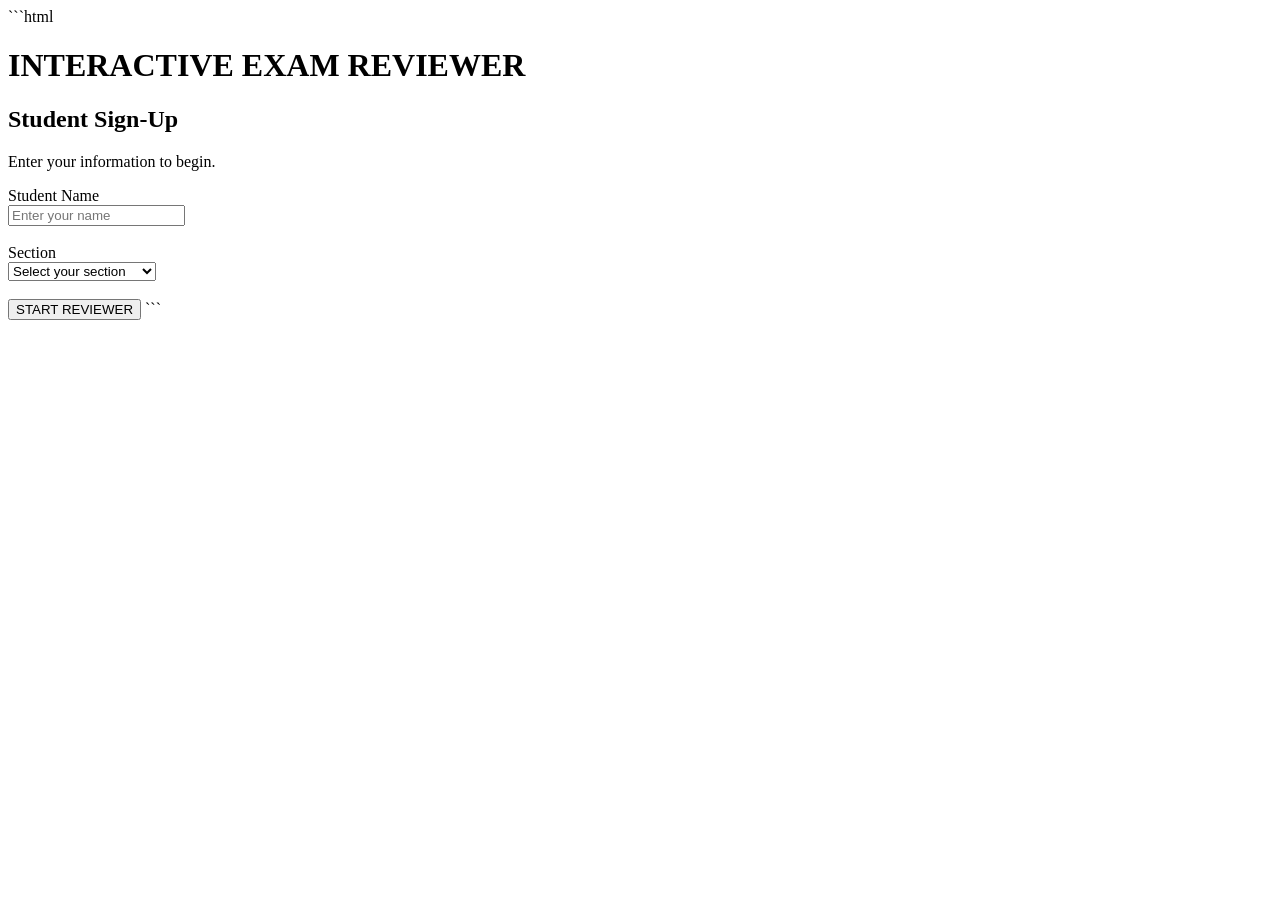
==== index.html @ 2aed8cff "Create index.html Create student signup page" ====
```html
<!DOCTYPE html>
<html>
<head>
    <title>Interactive Exam Reviewer</title>
</head>

<body>

    <h1>INTERACTIVE EXAM REVIEWER</h1>

    <h2>Student Sign-Up</h2>

    <p>Enter your information to begin.</p>

    <label>Student Name</label>
    <br>
    <input type="text" placeholder="Enter your name">

    <br><br>

    <label>Section</label>
    <br>

    <select>
        <option>Select your section</option>
        <option>G10 - St. Berchmans</option>
        <option>G10 - St. Canisius</option>
        <option>G10 - St. Chabanel</option>
        <option>G10 - St. Colombiere</option>
        <option>G10 - St. Daniel</option>
        <option>G10 - St. Faber</option>
        <option>G10 - St. Hurtado</option>
        <option>G10 - St. Mayer</option>
        <option>G10 - St. Southwell</option>
    </select>

    <br><br>

    <button>START REVIEWER</button>

</body>
</html>
```
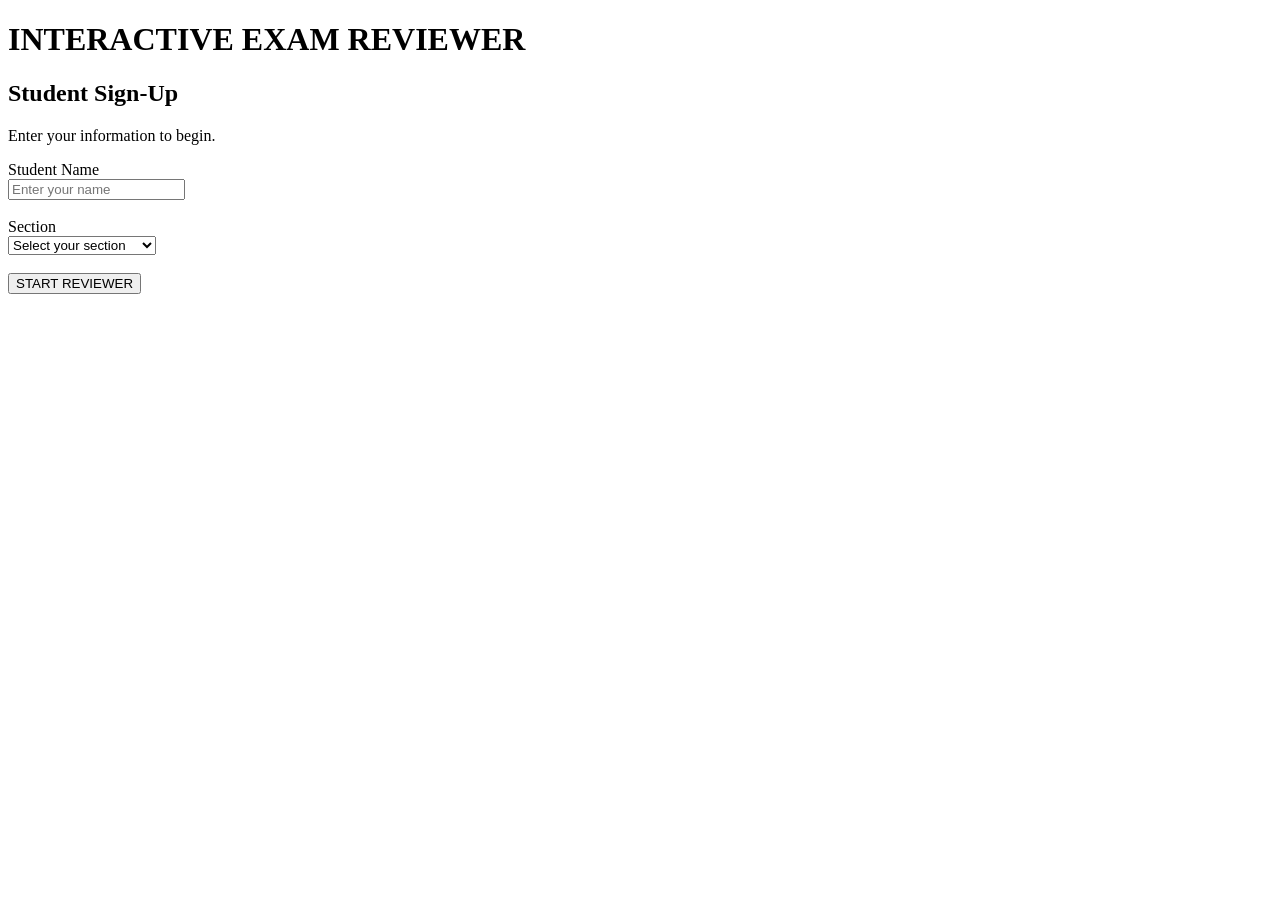
==== commit 081c32ac: "Update index.html" ====
--- a/index.html
+++ b/index.html
@@ -1,4 +1,4 @@
-```html
+
 <!DOCTYPE html>
 <html>
 <head>
@@ -41,4 +41,4 @@
 
 </body>
 </html>
-```
+
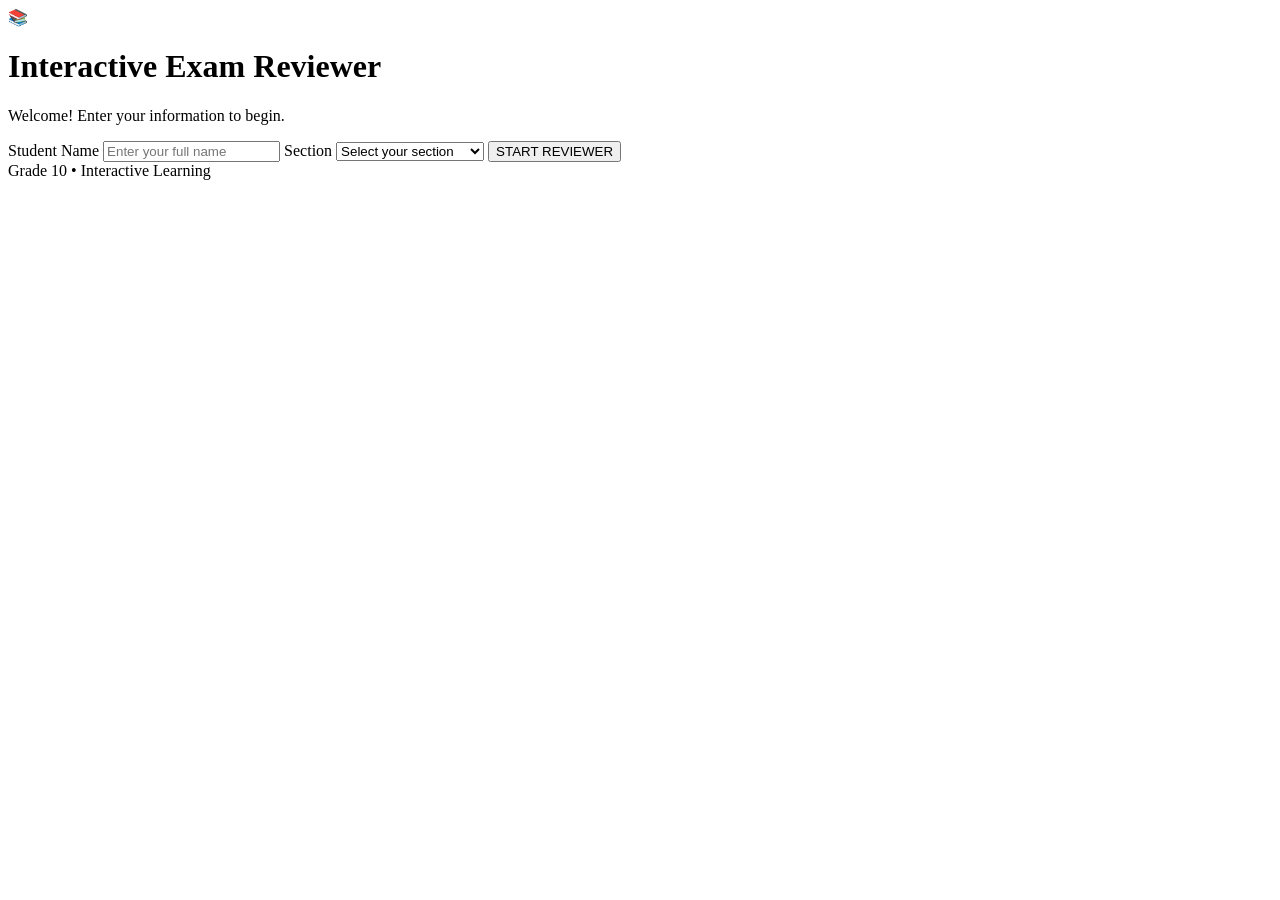
==== commit 4e91db2c: "Update index.html" ====
--- a/index.html
+++ b/index.html
@@ -1,44 +1,83 @@
+<!DOCTYPE html>
+<html lang="en">
 
-<!DOCTYPE html>
-<html>
 <head>
+    <meta charset="UTF-8">
+    <meta name="viewport" content="width=device-width, initial-scale=1.0">
+
     <title>Interactive Exam Reviewer</title>
+
+    <link rel="stylesheet" href="style.css">
 </head>
 
 <body>
 
-    <h1>INTERACTIVE EXAM REVIEWER</h1>
+    <div class="page">
 
-    <h2>Student Sign-Up</h2>
+        <div class="card">
 
-    <p>Enter your information to begin.</p>
+            <div class="header">
+                <div class="icon">📚</div>
 
-    <label>Student Name</label>
-    <br>
-    <input type="text" placeholder="Enter your name">
+                <h1>Interactive Exam Reviewer</h1>
 
-    <br><br>
+                <p>
+                    Welcome! Enter your information to begin.
+                </p>
+            </div>
 
-    <label>Section</label>
-    <br>
 
-    <select>
-        <option>Select your section</option>
-        <option>G10 - St. Berchmans</option>
-        <option>G10 - St. Canisius</option>
-        <option>G10 - St. Chabanel</option>
-        <option>G10 - St. Colombiere</option>
-        <option>G10 - St. Daniel</option>
-        <option>G10 - St. Faber</option>
-        <option>G10 - St. Hurtado</option>
-        <option>G10 - St. Mayer</option>
-        <option>G10 - St. Southwell</option>
-    </select>
+            <div class="form">
 
-    <br><br>
+                <label for="studentName">
+                    Student Name
+                </label>
 
-    <button>START REVIEWER</button>
+                <input
+                    type="text"
+                    id="studentName"
+                    placeholder="Enter your full name"
+                >
+
+
+                <label for="section">
+                    Section
+                </label>
+
+                <select id="section">
+
+                    <option value="">
+                        Select your section
+                    </option>
+
+                    <option>G10 - St. Berchmans</option>
+                    <option>G10 - St. Canisius</option>
+                    <option>G10 - St. Chabanel</option>
+                    <option>G10 - St. Colombiere</option>
+                    <option>G10 - St. Daniel</option>
+                    <option>G10 - St. Faber</option>
+                    <option>G10 - St. Hurtado</option>
+                    <option>G10 - St. Mayer</option>
+                    <option>G10 - St. Southwell</option>
+
+                </select>
+
+
+                <button id="startButton">
+                    START REVIEWER
+                </button>
+
+            </div>
+
+
+            <div class="footer">
+                Grade 10 • Interactive Learning
+            </div>
+
+        </div>
+
+    </div>
 
 </body>
+
 </html>
-
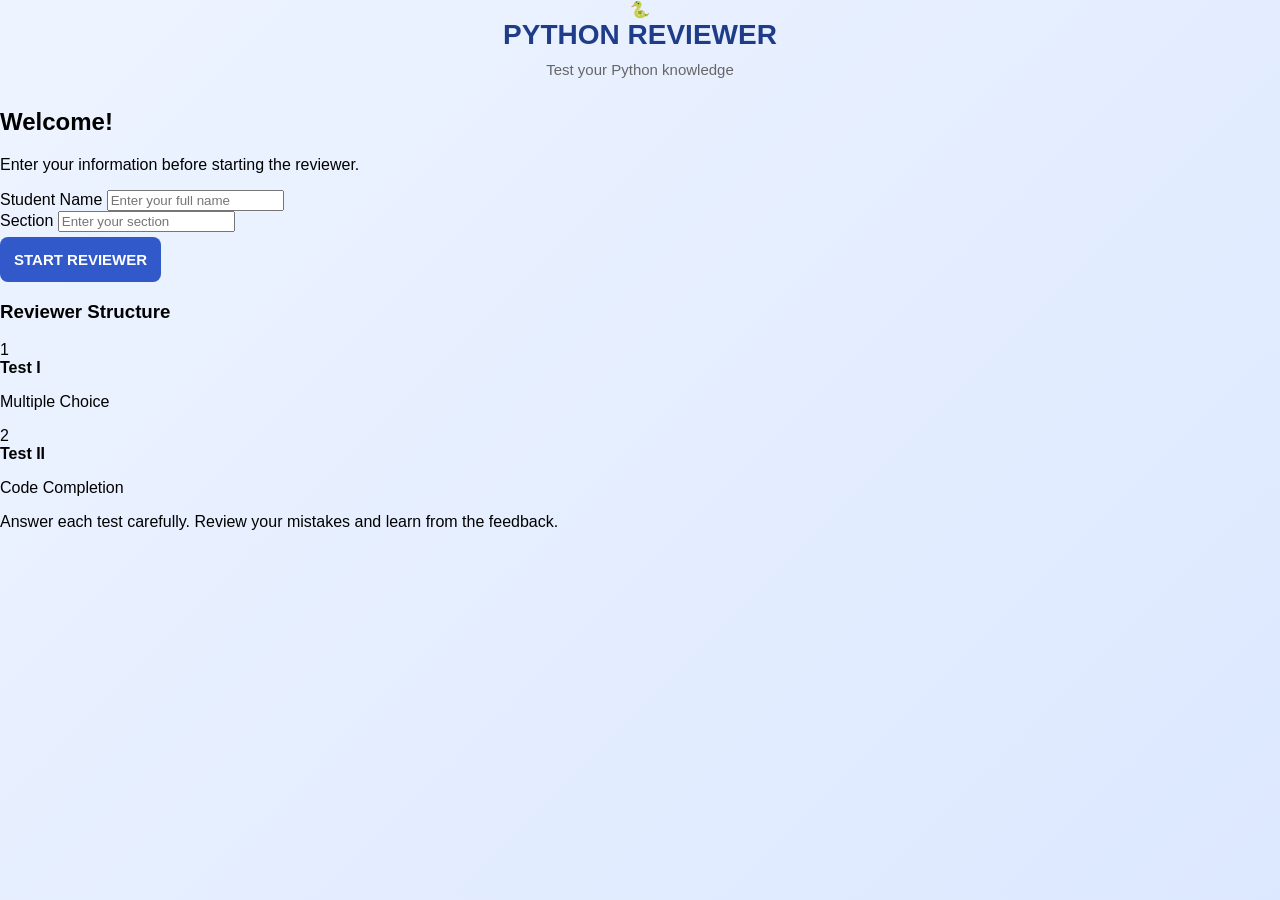
==== commit efd66314: "Update index.html" ====
--- a/index.html
+++ b/index.html
@@ -2,82 +2,411 @@
 <html lang="en">
 
 <head>
+
     <meta charset="UTF-8">
-    <meta name="viewport" content="width=device-width, initial-scale=1.0">
-
-    <title>Interactive Exam Reviewer</title>
-
-    <link rel="stylesheet" href="style.css">
+
+    <meta
+        name="viewport"
+        content="width=device-width, initial-scale=1.0"
+    >
+
+    <title>Python Reviewer</title>
+
+    <link
+        rel="stylesheet"
+        href="style.css"
+    >
+
 </head>
 
+
 <body>
 
-    <div class="page">
-
-        <div class="card">
-
-            <div class="header">
-                <div class="icon">📚</div>
-
-                <h1>Interactive Exam Reviewer</h1>
-
-                <p>
-                    Welcome! Enter your information to begin.
-                </p>
+
+    <div class="container">
+
+
+        <!-- ==========================================
+             HEADER
+        =========================================== -->
+
+        <header class="header">
+
+            <div class="python-icon">
+                🐍
             </div>
 
-
-            <div class="form">
+            <h1>
+                Python Reviewer
+            </h1>
+
+            <p>
+                Test your Python knowledge
+            </p>
+
+        </header>
+
+
+        <!-- ==========================================
+             LOGIN CARD
+        =========================================== -->
+
+        <div class="login-card">
+
+
+            <h2>
+                Welcome!
+            </h2>
+
+
+            <p class="login-instruction">
+
+                Enter your information before
+                starting the reviewer.
+
+            </p>
+
+
+            <!-- STUDENT NAME -->
+
+            <div class="form-group">
 
                 <label for="studentName">
+
                     Student Name
+
                 </label>
+
 
                 <input
                     type="text"
                     id="studentName"
                     placeholder="Enter your full name"
+                    autocomplete="name"
                 >
 
+            </div>
+
+
+            <!-- SECTION -->
+
+            <div class="form-group">
 
                 <label for="section">
+
                     Section
+
                 </label>
 
-                <select id="section">
-
-                    <option value="">
-                        Select your section
-                    </option>
-
-                    <option>G10 - St. Berchmans</option>
-                    <option>G10 - St. Canisius</option>
-                    <option>G10 - St. Chabanel</option>
-                    <option>G10 - St. Colombiere</option>
-                    <option>G10 - St. Daniel</option>
-                    <option>G10 - St. Faber</option>
-                    <option>G10 - St. Hurtado</option>
-                    <option>G10 - St. Mayer</option>
-                    <option>G10 - St. Southwell</option>
-
-                </select>
-
-
-                <button id="startButton">
-                    START REVIEWER
-                </button>
+
+                <input
+                    type="text"
+                    id="section"
+                    placeholder="Enter your section"
+                >
 
             </div>
 
 
-            <div class="footer">
-                Grade 10 • Interactive Learning
+            <!-- START BUTTON -->
+
+            <button
+                type="button"
+                class="start-button"
+                id="startReviewerBtn"
+            >
+
+                START REVIEWER
+
+            </button>
+
+
+            <!-- ERROR MESSAGE -->
+
+            <div
+                id="loginError"
+                class="login-error"
+            ></div>
+
+
+        </div>
+
+
+        <!-- ==========================================
+             INFORMATION
+        =========================================== -->
+
+        <div class="info-card">
+
+            <h3>
+                Reviewer Structure
+            </h3>
+
+
+            <div class="info-item">
+
+                <span class="info-number">
+                    1
+                </span>
+
+                <div>
+
+                    <strong>
+                        Test I
+                    </strong>
+
+                    <p>
+                        Multiple Choice
+                    </p>
+
+                </div>
+
             </div>
 
+
+            <div class="info-item">
+
+                <span class="info-number">
+                    2
+                </span>
+
+                <div>
+
+                    <strong>
+                        Test II
+                    </strong>
+
+                    <p>
+                        Code Completion
+                    </p>
+
+                </div>
+
+            </div>
+
+
+            <p class="info-note">
+
+                Answer each test carefully.
+                Review your mistakes and learn
+                from the feedback.
+
+            </p>
+
         </div>
 
+
     </div>
 
+
+    <!-- ==========================================
+         LOGIN SCRIPT
+    =========================================== -->
+
+    <script>
+
+        // ==========================================
+        // GENERATE ATTEMPT ID
+        // ==========================================
+
+        function generateAttemptId() {
+
+            const now =
+                new Date();
+
+
+            const date =
+                now.getFullYear() +
+                String(
+                    now.getMonth() + 1
+                ).padStart(2, "0") +
+                String(
+                    now.getDate()
+                ).padStart(2, "0");
+
+
+            const randomPart =
+                Math.random()
+                    .toString(36)
+                    .substring(2, 8)
+                    .toUpperCase();
+
+
+            return (
+                "ATT-" +
+                date +
+                "-" +
+                randomPart
+            );
+
+        }
+
+
+        // ==========================================
+        // START REVIEWER
+        // ==========================================
+
+        function startReviewer() {
+
+            const nameInput =
+                document.getElementById(
+                    "studentName"
+                );
+
+
+            const sectionInput =
+                document.getElementById(
+                    "section"
+                );
+
+
+            const error =
+                document.getElementById(
+                    "loginError"
+                );
+
+
+            const studentName =
+                nameInput.value.trim();
+
+
+            const section =
+                sectionInput.value.trim();
+
+
+            // --------------------------------------
+            // VALIDATE NAME
+            // --------------------------------------
+
+            if (!studentName) {
+
+                error.textContent =
+                    "Please enter your name.";
+
+                nameInput.focus();
+
+                return;
+
+            }
+
+
+            // --------------------------------------
+            // VALIDATE SECTION
+            // --------------------------------------
+
+            if (!section) {
+
+                error.textContent =
+                    "Please enter your section.";
+
+                sectionInput.focus();
+
+                return;
+
+            }
+
+
+            // --------------------------------------
+            // CREATE ATTEMPT ID
+            // --------------------------------------
+
+            const attemptId =
+                generateAttemptId();
+
+
+            // --------------------------------------
+            // SAVE SESSION INFORMATION
+            // --------------------------------------
+
+            localStorage.setItem(
+                "studentName",
+                studentName
+            );
+
+
+            localStorage.setItem(
+                "studentSection",
+                section
+            );
+
+
+            localStorage.setItem(
+                "attemptId",
+                attemptId
+            );
+
+
+            localStorage.setItem(
+                "reviewerStartTime",
+                new Date().toISOString()
+            );
+
+
+            // --------------------------------------
+            // CLEAR OLD RESULTS
+            // --------------------------------------
+
+            localStorage.removeItem(
+                "test1Result"
+            );
+
+
+            localStorage.removeItem(
+                "test2Result"
+            );
+
+
+            // --------------------------------------
+            // OPEN TEST I
+            // --------------------------------------
+
+            window.location.href =
+                "test1.html";
+
+        }
+
+
+        // ==========================================
+        // BUTTON EVENT
+        // ==========================================
+
+        document
+            .getElementById(
+                "startReviewerBtn"
+            )
+            .addEventListener(
+                "click",
+                startReviewer
+            );
+
+
+        // ==========================================
+        // ENTER KEY SUPPORT
+        // ==========================================
+
+        document
+            .getElementById(
+                "section"
+            )
+            .addEventListener(
+                "keydown",
+                function(event) {
+
+                    if (
+                        event.key === "Enter"
+                    ) {
+
+                        startReviewer();
+
+                    }
+
+                }
+            );
+
+
+    </script>
+
+
 </body>
 
 </html>
--- a/style.css
+++ b/style.css
@@ -0,0 +1,1233 @@
+/* --------------------------------
+   GENERAL PAGE
+-------------------------------- */
+
+* {
+    box-sizing: border-box;
+}
+
+body {
+    margin: 0;
+    font-family: Arial, Helvetica, sans-serif;
+    background: linear-gradient(135deg, #eef4ff, #dce8ff);
+    min-height: 100vh;
+}
+
+
+/* --------------------------------
+   PAGE CONTAINER
+-------------------------------- */
+
+.page {
+    min-height: 100vh;
+
+    display: flex;
+    justify-content: center;
+    align-items: center;
+
+    padding: 30px;
+}
+
+
+/* --------------------------------
+   MAIN CARD
+-------------------------------- */
+
+.card {
+    width: 100%;
+    max-width: 500px;
+
+    background: white;
+
+    border-radius: 20px;
+
+    padding: 40px;
+
+    box-shadow: 0 15px 40px rgba(0, 0, 0, 0.12);
+}
+
+
+/* --------------------------------
+   HEADER
+-------------------------------- */
+
+.header {
+    text-align: center;
+    margin-bottom: 30px;
+}
+
+.icon {
+    font-size: 45px;
+    margin-bottom: 10px;
+}
+
+.header h1 {
+    margin: 0;
+
+    font-size: 28px;
+
+    color: #1f3c88;
+
+    text-transform: uppercase;
+}
+
+.header p {
+    margin-top: 10px;
+
+    color: #666;
+
+    font-size: 15px;
+}
+
+
+/* --------------------------------
+   FORM
+-------------------------------- */
+
+.form {
+    display: flex;
+    flex-direction: column;
+}
+
+.form label {
+    margin-bottom: 7px;
+
+    font-size: 14px;
+
+    font-weight: bold;
+
+    color: #333;
+}
+
+.form input,
+.form select {
+    width: 100%;
+
+    padding: 13px 14px;
+
+    margin-bottom: 20px;
+
+    border: 1px solid #d0d5dd;
+
+    border-radius: 8px;
+
+    font-size: 15px;
+
+    background: white;
+
+    outline: none;
+}
+
+
+/* --------------------------------
+   INPUT FOCUS
+-------------------------------- */
+
+.form input:focus,
+.form select:focus {
+    border-color: #3159c9;
+
+    box-shadow: 0 0 0 3px rgba(49, 89, 201, 0.12);
+}
+
+
+/* --------------------------------
+   START BUTTON
+-------------------------------- */
+
+button {
+    border: none;
+
+    border-radius: 8px;
+
+    padding: 14px;
+
+    margin-top: 5px;
+
+    background: #3159c9;
+
+    color: white;
+
+    font-size: 15px;
+
+    font-weight: bold;
+
+    cursor: pointer;
+
+    transition: 0.2s;
+}
+
+button:hover {
+    background: #2448ad;
+
+    transform: translateY(-1px);
+}
+
+button:active {
+    transform: translateY(0);
+}
+
+
+/* --------------------------------
+   FOOTER
+-------------------------------- */
+
+.footer {
+    text-align: center;
+
+    margin-top: 25px;
+
+    padding-top: 20px;
+
+    border-top: 1px solid #eeeeee;
+
+    font-size: 12px;
+
+    color: #999;
+}
+
+/* =====================================================
+   TEST I - PROFESSIONAL EXAM DESIGN
+   ===================================================== */
+
+
+/* ---------- EXAM PAGE ---------- */
+
+.exam-container {
+    width: 90%;
+    max-width: 900px;
+    margin: 40px auto;
+}
+
+
+/* ---------- HEADER ---------- */
+
+.exam-header {
+    background: linear-gradient(135deg, #183b70, #2856a3);
+    color: white;
+    padding: 25px 30px;
+    border-radius: 16px;
+    display: flex;
+    justify-content: space-between;
+    align-items: center;
+    box-shadow: 0 8px 25px rgba(0, 0, 0, 0.12);
+}
+
+.exam-header h1 {
+    margin: 0;
+    font-size: 32px;
+    letter-spacing: 1px;
+}
+
+.exam-header p {
+    margin: 6px 0 0;
+    font-size: 16px;
+    opacity: 0.9;
+}
+
+
+/* ---------- STUDENT INFORMATION ---------- */
+
+.student-info {
+    display: flex;
+    flex-direction: column;
+    text-align: right;
+    gap: 5px;
+    font-size: 14px;
+    opacity: 0.95;
+}
+
+
+/* ---------- PROGRESS ---------- */
+
+.progress-area {
+    background: white;
+    margin-top: 20px;
+    padding: 18px 22px;
+    border-radius: 12px;
+    box-shadow: 0 4px 15px rgba(0, 0, 0, 0.06);
+}
+
+.progress-text {
+    font-weight: 600;
+    color: #444;
+    margin-bottom: 10px;
+}
+
+.progress-bar {
+    width: 100%;
+    height: 9px;
+    background: #e5e7eb;
+    border-radius: 20px;
+    overflow: hidden;
+}
+
+#progressFill {
+    height: 100%;
+    width: 10%;
+    background: #2856a3;
+    border-radius: 20px;
+    transition: width 0.3s ease;
+}
+
+
+/* ---------- QUESTION CARD ---------- */
+
+.question-card {
+    background: white;
+    margin-top: 20px;
+    padding: 35px;
+    border-radius: 16px;
+    box-shadow: 0 6px 25px rgba(0, 0, 0, 0.08);
+}
+
+.question-topic {
+    display: inline-block;
+    background: #eaf1ff;
+    color: #2856a3;
+    padding: 6px 12px;
+    border-radius: 20px;
+    font-size: 13px;
+    font-weight: 600;
+    margin-bottom: 18px;
+}
+
+.question-card h2 {
+    font-size: 22px;
+    line-height: 1.5;
+    color: #1f2937;
+    margin-top: 0;
+    margin-bottom: 25px;
+}
+
+
+/* ---------- ANSWER OPTIONS ---------- */
+
+#answersContainer {
+    display: flex;
+    flex-direction: column;
+    gap: 12px;
+}
+
+.answer-option {
+    display: flex;
+    align-items: center;
+    gap: 12px;
+    padding: 15px 18px;
+    border: 2px solid #e5e7eb;
+    border-radius: 10px;
+    cursor: pointer;
+    transition: all 0.2s ease;
+    background: #fafafa;
+}
+
+.answer-option:hover {
+    border-color: #2856a3;
+    background: #f2f6ff;
+}
+
+.answer-option input {
+    width: 18px;
+    height: 18px;
+    accent-color: #2856a3;
+}
+
+.answer-option span {
+    font-size: 16px;
+    color: #333;
+}
+
+
+/* ---------- NAVIGATION ---------- */
+
+.navigation {
+    display: flex;
+    justify-content: space-between;
+    margin-top: 20px;
+}
+
+.nav-btn {
+    border: none;
+    border-radius: 9px;
+    padding: 13px 22px;
+    font-size: 15px;
+    font-weight: 600;
+    cursor: pointer;
+    background: #2856a3;
+    color: white;
+    transition: 0.2s ease;
+}
+
+.nav-btn:hover {
+    background: #183b70;
+    transform: translateY(-1px);
+}
+
+.nav-btn.secondary {
+    background: #6b7280;
+}
+
+.nav-btn.secondary:hover {
+    background: #4b5563;
+}
+
+.nav-btn:disabled {
+    opacity: 0.4;
+    cursor: not-allowed;
+    transform: none;
+}
+
+
+/* ---------- SUBMIT ---------- */
+
+.submit-area {
+    display: flex;
+    justify-content: center;
+    margin-top: 25px;
+}
+
+.submit-btn {
+    border: none;
+    background: #183b70;
+    color: white;
+    padding: 14px 35px;
+    border-radius: 10px;
+    font-size: 16px;
+    font-weight: 700;
+    cursor: pointer;
+    transition: 0.2s ease;
+}
+
+.submit-btn:hover {
+    background: #102b53;
+    transform: translateY(-1px);
+}
+
+
+/* ---------- RESULT MODAL ---------- */
+
+.modal {
+    display: none;
+    position: fixed;
+    z-index: 1000;
+    left: 0;
+    top: 0;
+
+    width: 100%;
+    height: 100%;
+
+    background: rgba(15, 23, 42, 0.65);
+
+    align-items: center;
+    justify-content: center;
+}
+
+
+/* ---------- RESULT BOX ---------- */
+
+.modal-content {
+    background: white;
+    width: 90%;
+    max-width: 450px;
+
+    padding: 40px;
+
+    border-radius: 18px;
+
+    text-align: center;
+
+    box-shadow:
+        0 20px 50px rgba(0, 0, 0, 0.25);
+
+    animation: resultAppear 0.25s ease;
+}
+
+.modal-content h2 {
+    margin-top: 0;
+    color: #183b70;
+    font-size: 26px;
+}
+
+.modal-content p {
+    color: #666;
+}
+
+
+/* ---------- SCORE ---------- */
+
+.score {
+    font-size: 52px;
+    font-weight: 800;
+    color: #2856a3;
+    margin: 15px 0;
+}
+
+
+/* ---------- RESULT BUTTONS ---------- */
+
+.result-buttons {
+    display: flex;
+    justify-content: center;
+    gap: 10px;
+    margin-top: 25px;
+    flex-wrap: wrap;
+}
+
+
+/* ---------- ANIMATION ---------- */
+
+@keyframes resultAppear {
+
+    from {
+        opacity: 0;
+        transform: translateY(15px) scale(0.97);
+    }
+
+    to {
+        opacity: 1;
+        transform: translateY(0) scale(1);
+    }
+
+}
+
+
+/* ---------- MOBILE ---------- */
+
+@media (max-width: 600px) {
+
+    .exam-container {
+        width: 94%;
+        margin: 20px auto;
+    }
+
+    .exam-header {
+        padding: 20px;
+        flex-direction: column;
+        align-items: flex-start;
+        gap: 15px;
+    }
+
+    .student-info {
+        text-align: left;
+    }
+
+    .question-card {
+        padding: 22px;
+    }
+
+    .question-card h2 {
+        font-size: 19px;
+    }
+
+    .navigation {
+        gap: 10px;
+    }
+
+    .nav-btn {
+        padding: 11px 16px;
+    }
+
+}
+
+/* =====================================================
+   TEST I - ALL QUESTIONS
+   ===================================================== */
+
+.test-intro {
+    background: white;
+    margin-top: 20px;
+    padding: 25px 30px;
+    border-radius: 14px;
+    box-shadow: 0 5px 18px rgba(0, 0, 0, 0.06);
+}
+
+.test-intro h2 {
+    margin: 0 0 8px;
+    color: #183b70;
+}
+
+.test-intro p {
+    margin: 0 0 18px;
+    color: #666;
+}
+
+.test-info {
+    display: flex;
+    gap: 10px;
+    flex-wrap: wrap;
+}
+
+.test-info span {
+    background: #eaf1ff;
+    color: #2856a3;
+    padding: 7px 13px;
+    border-radius: 20px;
+    font-size: 13px;
+    font-weight: 600;
+}
+
+
+/* ---------- QUESTION CARDS ---------- */
+
+#questionsContainer {
+    margin-top: 20px;
+}
+
+.question-card {
+    background: white;
+    margin-bottom: 18px;
+    padding: 28px 30px;
+    border-radius: 15px;
+    box-shadow: 0 5px 20px rgba(0, 0, 0, 0.07);
+    border-left: 5px solid #2856a3;
+}
+
+.question-number {
+    font-size: 14px;
+    font-weight: 700;
+    color: #183b70;
+    margin-bottom: 8px;
+}
+
+.question-card .question-topic {
+    margin-bottom: 14px;
+}
+
+.question-card h3 {
+    margin: 0 0 22px;
+    font-size: 19px;
+    line-height: 1.5;
+    color: #1f2937;
+}
+
+
+/* ---------- TWO-COLUMN ANSWERS ---------- */
+
+.answers-grid {
+    display: grid;
+
+    grid-template-columns:
+        1fr 1fr;
+
+    gap: 12px;
+}
+
+
+.answer-option {
+    display: flex;
+    align-items: center;
+
+    padding: 14px 16px;
+
+    border: 2px solid #e5e7eb;
+
+    border-radius: 10px;
+
+    background: #fafafa;
+
+    cursor: pointer;
+
+    transition:
+        border-color 0.2s ease,
+        background 0.2s ease,
+        transform 0.2s ease;
+}
+
+
+.answer-option:hover {
+    border-color: #2856a3;
+    background: #f2f6ff;
+    transform: translateY(-1px);
+}
+
+
+.answer-option input {
+    width: 18px;
+    height: 18px;
+
+    margin-right: 10px;
+
+    accent-color: #2856a3;
+
+    flex-shrink: 0;
+}
+
+
+.answer-option span {
+    font-size: 15px;
+    color: #333;
+}
+
+
+/* ---------- SUBMIT ---------- */
+
+.submit-area {
+    padding: 15px 0 40px;
+}
+
+
+.submit-btn {
+    min-width: 190px;
+}
+
+
+/* ---------- RESULT ICON ---------- */
+
+.result-icon {
+    width: 60px;
+    height: 60px;
+
+    margin: 0 auto 15px;
+
+    border-radius: 50%;
+
+    background: #eaf1ff;
+
+    color: #2856a3;
+
+    display: flex;
+    align-items: center;
+    justify-content: center;
+
+    font-size: 30px;
+    font-weight: bold;
+}
+
+
+/* ---------- MOBILE ---------- */
+
+@media (max-width: 650px) {
+
+    .answers-grid {
+        grid-template-columns: 1fr;
+    }
+
+    .question-card {
+        padding: 22px 20px;
+    }
+
+}
+
+/* ==========================================
+   SCORE AFTER SUBMISSION
+   ========================================== */
+
+.score-area {
+    display: none;
+
+    background: white;
+
+    margin-top: 20px;
+
+    padding: 30px;
+
+    border-radius: 15px;
+
+    text-align: center;
+
+    box-shadow:
+        0 5px 20px rgba(0, 0, 0, 0.08);
+
+    border-top: 5px solid #2856a3;
+}
+
+
+.score-label {
+    font-size: 14px;
+
+    font-weight: 700;
+
+    letter-spacing: 1px;
+
+    color: #666;
+}
+
+
+.final-score {
+    font-size: 48px;
+
+    font-weight: 800;
+
+    color: #2856a3;
+
+    margin: 5px 0;
+}
+
+
+/* ==========================================
+   REVIEW QUESTIONS
+   ========================================== */
+
+.review-question {
+
+    background: white;
+
+    margin-bottom: 12px;
+
+    border-radius: 12px;
+
+    overflow: hidden;
+
+    box-shadow:
+        0 3px 12px rgba(0, 0, 0, 0.06);
+
+    border-left: 5px solid #ccc;
+}
+
+
+.correct-question {
+    border-left-color: #2e7d32;
+}
+
+
+.wrong-question {
+    border-left-color: #c62828;
+}
+
+
+/* QUESTION HEADER */
+
+.review-question-header {
+
+    width: 100%;
+
+    border: none;
+
+    background: white;
+
+    padding: 18px 20px;
+
+    display: flex;
+
+    align-items: center;
+
+    gap: 12px;
+
+    font-size: 16px;
+
+    font-weight: 600;
+
+    text-align: left;
+
+    cursor: default;
+}
+
+
+/* Only wrong questions clickable */
+
+.wrong-question
+.review-question-header {
+
+    cursor: pointer;
+}
+
+
+.wrong-question
+.review-question-header:hover {
+
+    background: #fafafa;
+}
+
+
+/* STATUS */
+
+.review-status {
+
+    font-size: 20px;
+
+    font-weight: 800;
+}
+
+
+.correct-question
+.review-status {
+
+    color: #2e7d32;
+}
+
+
+.wrong-question
+.review-status {
+
+    color: #c62828;
+}
+
+
+/* ARROW */
+
+.review-arrow {
+
+    margin-left: auto;
+
+    font-size: 24px;
+
+    color: #777;
+
+    transition:
+        transform 0.2s ease;
+}
+
+
+/* Rotate arrow when opened */
+
+.review-question.open
+.review-arrow {
+
+    transform:
+        rotate(90deg);
+}
+
+
+/* DETAILS */
+
+.review-details {
+
+    display: none;
+
+    padding:
+        0 20px 20px 50px;
+
+    background: #fafafa;
+
+    border-top:
+        1px solid #eee;
+}
+
+
+/* Show details */
+
+.review-question.open
+.review-details {
+
+    display: block;
+}
+
+
+/* ANSWER TEXT */
+
+.review-details p {
+
+    margin: 12px 0;
+
+    line-height: 1.5;
+}
+
+
+/* EXPLANATION */
+
+.review-explanation {
+
+    margin-top: 15px;
+
+    padding: 14px 16px;
+
+    background: #eef4ff;
+
+    border-radius: 9px;
+
+    color: #234;
+}
+
+
+.review-explanation strong {
+
+    color: #2856a3;
+}
+
+
+.review-explanation p {
+
+    margin: 5px 0 0;
+}
+
+
+/* SUBMIT BUTTON */
+
+.submit-btn:disabled {
+
+    background: #9ca3af;
+
+    cursor: not-allowed;
+
+    transform: none;
+}
+
+/* =====================================================
+   TEST II - CODE COMPLETION
+   ===================================================== */
+
+.code-question-card {
+
+    background: white;
+
+    margin-top: 20px;
+
+    padding: 28px 30px;
+
+    border-radius: 15px;
+
+    box-shadow:
+        0 5px 20px rgba(0, 0, 0, 0.07);
+
+    border-left: 5px solid #2856a3;
+}
+
+
+.code-question-card h3 {
+
+    margin: 0 0 10px;
+
+    color: #183b70;
+
+    font-size: 20px;
+}
+
+
+/* CODE AREA */
+
+.code-box {
+
+    margin-top: 20px;
+
+    padding: 22px;
+
+    background: #1e293b;
+
+    color: #f8fafc;
+
+    border-radius: 10px;
+
+    font-family:
+        "Courier New",
+        monospace;
+
+    font-size: 16px;
+
+    line-height: 2;
+
+    overflow-x: auto;
+
+    white-space: nowrap;
+}
+
+
+/* BLANK INPUT */
+
+.code-blank {
+
+    width: 85px;
+
+    padding: 5px 8px;
+
+    margin: 0 3px;
+
+    border: none;
+
+    border-bottom:
+        2px solid #93c5fd;
+
+    background: #334155;
+
+    color: white;
+
+    font-family:
+        "Courier New",
+        monospace;
+
+    font-size: 15px;
+
+    text-align: center;
+
+    outline: none;
+}
+
+
+.code-blank:focus {
+
+    border-bottom-color:
+        #ffffff;
+
+    background: #475569;
+}
+
+
+/* SUBMITTED ANSWERS */
+
+.submitted-answer {
+
+    display: inline-block;
+
+    padding: 1px 6px;
+
+    margin: 0 2px;
+
+    border-radius: 4px;
+
+    font-weight: bold;
+
+    cursor: default;
+}
+
+
+/* CORRECT */
+
+.answer-correct {
+
+    background: #166534;
+
+    color: #dcfce7;
+}
+
+
+/* WRONG */
+
+.answer-wrong {
+
+    background: #991b1b;
+
+    color: #fee2e2;
+
+    cursor: pointer;
+
+    transition:
+        transform 0.15s ease,
+        background 0.15s ease;
+}
+
+
+.answer-wrong:hover {
+
+    background: #dc2626;
+
+    transform:
+        scale(1.05);
+}
+
+
+/* REVIEW INSTRUCTION */
+
+.review-instruction {
+
+    margin-top: 20px;
+
+    padding: 15px 20px;
+
+    background: #eef4ff;
+
+    color: #2856a3;
+
+    border-radius: 10px;
+
+    font-weight: 600;
+
+    text-align: center;
+}
+
+
+/* EXPLANATION POPUP */
+
+.code-explanation {
+
+    position: fixed;
+
+    left: 50%;
+
+    top: 50%;
+
+    transform:
+        translate(-50%, -50%);
+
+    width: 90%;
+
+    max-width: 450px;
+
+    padding: 28px;
+
+    background: white;
+
+    border-radius: 15px;
+
+    box-shadow:
+        0 20px 50px
+        rgba(0, 0, 0, 0.25);
+
+    z-index: 2000;
+
+    border-top:
+        5px solid #2856a3;
+}
+
+
+.code-explanation h3 {
+
+    margin-top: 0;
+
+    color: #183b70;
+}
+
+
+.code-explanation p {
+
+    line-height: 1.5;
+
+    color: #444;
+}
+
+
+.explanation-text {
+
+    margin-top: 15px;
+
+    padding: 14px;
+
+    background: #eef4ff;
+
+    border-radius: 9px;
+
+    color: #234;
+}
+
+
+.close-explanation {
+
+    position: absolute;
+
+    right: 12px;
+
+    top: 8px;
+
+    border: none;
+
+    background: none;
+
+    font-size: 28px;
+
+    color: #777;
+
+    cursor: pointer;
+}
+
+
+.close-explanation:hover {
+
+    color: #111;
+}
+
+
+/* MOBILE */
+
+@media (max-width: 650px) {
+
+    .code-question-card {
+
+        padding: 20px;
+    }
+
+    .code-box {
+
+        font-size: 14px;
+
+        padding: 15px;
+    }
+
+}
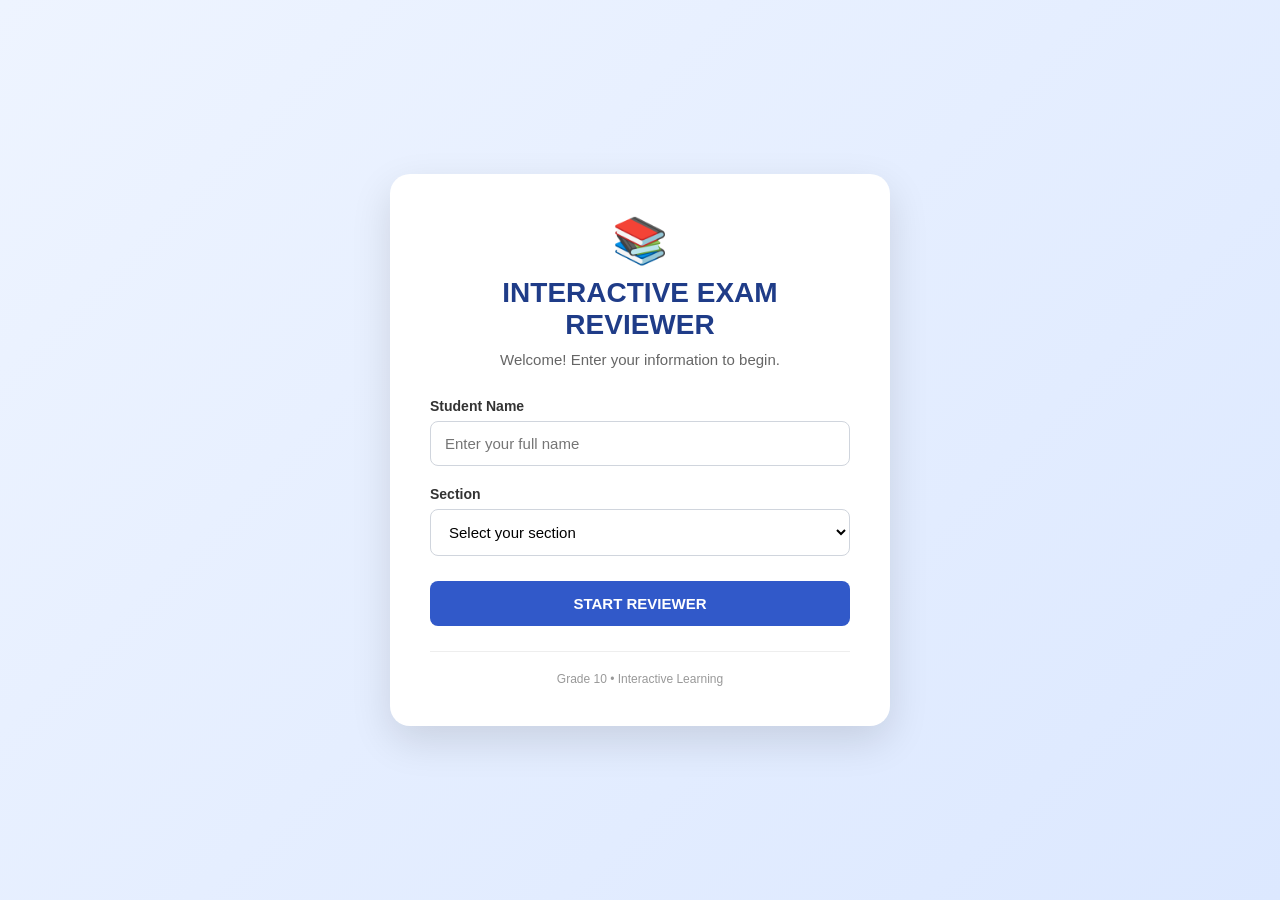
==== commit 08389606: "Update index.html" ====
--- a/index.html
+++ b/index.html
@@ -2,411 +2,227 @@
 <html lang="en">
 
 <head>
-
     <meta charset="UTF-8">
-
-    <meta
-        name="viewport"
-        content="width=device-width, initial-scale=1.0"
-    >
-
-    <title>Python Reviewer</title>
-
-    <link
-        rel="stylesheet"
-        href="style.css"
-    >
-
+    <meta name="viewport" content="width=device-width, initial-scale=1.0">
+
+    <title>Interactive Exam Reviewer</title>
+
+    <link rel="stylesheet" href="style.css">
 </head>
 
-
 <body>
 
-
-    <div class="container">
-
-
-        <!-- ==========================================
-             HEADER
-        =========================================== -->
-
-        <header class="header">
-
-            <div class="python-icon">
-                🐍
+    <div class="page">
+
+        <div class="card">
+
+            <div class="header">
+                <div class="icon">📚</div>
+
+                <h1>Interactive Exam Reviewer</h1>
+
+                <p>
+                    Welcome! Enter your information to begin.
+                </p>
             </div>
 
-            <h1>
-                Python Reviewer
-            </h1>
-
-            <p>
-                Test your Python knowledge
-            </p>
-
-        </header>
-
-
-        <!-- ==========================================
-             LOGIN CARD
-        =========================================== -->
-
-        <div class="login-card">
-
-
-            <h2>
-                Welcome!
-            </h2>
-
-
-            <p class="login-instruction">
-
-                Enter your information before
-                starting the reviewer.
-
-            </p>
-
-
-            <!-- STUDENT NAME -->
-
-            <div class="form-group">
+
+            <div class="form">
 
                 <label for="studentName">
-
                     Student Name
-
                 </label>
-
 
                 <input
                     type="text"
                     id="studentName"
                     placeholder="Enter your full name"
-                    autocomplete="name"
                 >
 
+
+                <label for="section">
+                    Section
+                </label>
+
+                <select id="section">
+
+                    <option value="">
+                        Select your section
+                    </option>
+
+                    <option>G10 - St. Berchmans</option>
+                    <option>G10 - St. Canisius</option>
+                    <option>G10 - St. Chabanel</option>
+                    <option>G10 - St. Colombiere</option>
+                    <option>G10 - St. Daniel</option>
+                    <option>G10 - St. Faber</option>
+                    <option>G10 - St. Hurtado</option>
+                    <option>G10 - St. Mayer</option>
+                    <option>G10 - St. Southwell</option>
+
+                </select>
+
+
+                <button id="startButton">
+                    START REVIEWER
+                </button>
+
             </div>
 
 
-            <!-- SECTION -->
-
-            <div class="form-group">
-
-                <label for="section">
-
-                    Section
-
-                </label>
-
-
-                <input
-                    type="text"
-                    id="section"
-                    placeholder="Enter your section"
-                >
-
+            <div class="footer">
+                Grade 10 • Interactive Learning
             </div>
 
-
-            <!-- START BUTTON -->
-
-            <button
-                type="button"
-                class="start-button"
-                id="startReviewerBtn"
-            >
-
-                START REVIEWER
-
-            </button>
-
-
-            <!-- ERROR MESSAGE -->
-
-            <div
-                id="loginError"
-                class="login-error"
-            ></div>
-
-
         </div>
 
-
-        <!-- ==========================================
-             INFORMATION
-        =========================================== -->
-
-        <div class="info-card">
-
-            <h3>
-                Reviewer Structure
-            </h3>
-
-
-            <div class="info-item">
-
-                <span class="info-number">
-                    1
-                </span>
-
-                <div>
-
-                    <strong>
-                        Test I
-                    </strong>
-
-                    <p>
-                        Multiple Choice
-                    </p>
-
-                </div>
-
-            </div>
-
-
-            <div class="info-item">
-
-                <span class="info-number">
-                    2
-                </span>
-
-                <div>
-
-                    <strong>
-                        Test II
-                    </strong>
-
-                    <p>
-                        Code Completion
-                    </p>
-
-                </div>
-
-            </div>
-
-
-            <p class="info-note">
-
-                Answer each test carefully.
-                Review your mistakes and learn
-                from the feedback.
-
-            </p>
-
-        </div>
-
-
     </div>
-
-
-    <!-- ==========================================
-         LOGIN SCRIPT
-    =========================================== -->
-
-    <script>
-
-        // ==========================================
-        // GENERATE ATTEMPT ID
-        // ==========================================
-
-        function generateAttemptId() {
-
-            const now =
-                new Date();
-
-
-            const date =
-                now.getFullYear() +
-                String(
-                    now.getMonth() + 1
-                ).padStart(2, "0") +
-                String(
-                    now.getDate()
-                ).padStart(2, "0");
-
-
-            const randomPart =
-                Math.random()
-                    .toString(36)
-                    .substring(2, 8)
-                    .toUpperCase();
-
-
-            return (
-                "ATT-" +
-                date +
-                "-" +
-                randomPart
-            );
-
-        }
-
-
-        // ==========================================
-        // START REVIEWER
-        // ==========================================
-
-        function startReviewer() {
-
-            const nameInput =
-                document.getElementById(
-                    "studentName"
-                );
-
-
-            const sectionInput =
-                document.getElementById(
-                    "section"
-                );
-
-
-            const error =
-                document.getElementById(
-                    "loginError"
-                );
-
-
-            const studentName =
-                nameInput.value.trim();
-
-
-            const section =
-                sectionInput.value.trim();
-
-
-            // --------------------------------------
-            // VALIDATE NAME
-            // --------------------------------------
-
-            if (!studentName) {
-
-                error.textContent =
-                    "Please enter your name.";
-
-                nameInput.focus();
-
-                return;
+<script>
+
+    // ==========================================
+    // GENERATE ATTEMPT ID
+    // ==========================================
+
+    function generateAttemptId() {
+
+        const now = new Date();
+
+        const date =
+            now.getFullYear() +
+            String(
+                now.getMonth() + 1
+            ).padStart(2, "0") +
+            String(
+                now.getDate()
+            ).padStart(2, "0");
+
+        const randomPart =
+            Math.random()
+                .toString(36)
+                .substring(2, 8)
+                .toUpperCase();
+
+        return (
+            "ATT-" +
+            date +
+            "-" +
+            randomPart
+        );
+    }
+
+
+    // ==========================================
+    // START REVIEWER
+    // ==========================================
+
+    document
+        .getElementById("startButton")
+        .addEventListener(
+            "click",
+            function () {
+
+                const studentName =
+                    document
+                        .getElementById(
+                            "studentName"
+                        )
+                        .value
+                        .trim();
+
+
+                const section =
+                    document
+                        .getElementById(
+                            "section"
+                        )
+                        .value;
+
+
+                // ----------------------------------
+                // VALIDATE
+                // ----------------------------------
+
+                if (!studentName) {
+
+                    alert(
+                        "Please enter your name."
+                    );
+
+                    return;
+                }
+
+
+                if (!section) {
+
+                    alert(
+                        "Please select your section."
+                    );
+
+                    return;
+                }
+
+
+                // ----------------------------------
+                // CREATE ATTEMPT
+                // ----------------------------------
+
+                const attemptId =
+                    generateAttemptId();
+
+
+                // ----------------------------------
+                // SAVE STUDENT INFORMATION
+                // ----------------------------------
+
+                localStorage.setItem(
+                    "studentName",
+                    studentName
+                );
+
+
+                localStorage.setItem(
+                    "studentSection",
+                    section
+                );
+
+
+                localStorage.setItem(
+                    "attemptId",
+                    attemptId
+                );
+
+
+                localStorage.setItem(
+                    "reviewerStartTime",
+                    new Date().toISOString()
+                );
+
+
+                // ----------------------------------
+                // REMOVE OLD RESULTS
+                // ----------------------------------
+
+                localStorage.removeItem(
+                    "test1Result"
+                );
+
+
+                localStorage.removeItem(
+                    "test2Result"
+                );
+
+
+                // ----------------------------------
+                // GO TO TEST I
+                // ----------------------------------
+
+                window.location.href =
+                    "test1.html";
 
             }
-
-
-            // --------------------------------------
-            // VALIDATE SECTION
-            // --------------------------------------
-
-            if (!section) {
-
-                error.textContent =
-                    "Please enter your section.";
-
-                sectionInput.focus();
-
-                return;
-
-            }
-
-
-            // --------------------------------------
-            // CREATE ATTEMPT ID
-            // --------------------------------------
-
-            const attemptId =
-                generateAttemptId();
-
-
-            // --------------------------------------
-            // SAVE SESSION INFORMATION
-            // --------------------------------------
-
-            localStorage.setItem(
-                "studentName",
-                studentName
-            );
-
-
-            localStorage.setItem(
-                "studentSection",
-                section
-            );
-
-
-            localStorage.setItem(
-                "attemptId",
-                attemptId
-            );
-
-
-            localStorage.setItem(
-                "reviewerStartTime",
-                new Date().toISOString()
-            );
-
-
-            // --------------------------------------
-            // CLEAR OLD RESULTS
-            // --------------------------------------
-
-            localStorage.removeItem(
-                "test1Result"
-            );
-
-
-            localStorage.removeItem(
-                "test2Result"
-            );
-
-
-            // --------------------------------------
-            // OPEN TEST I
-            // --------------------------------------
-
-            window.location.href =
-                "test1.html";
-
-        }
-
-
-        // ==========================================
-        // BUTTON EVENT
-        // ==========================================
-
-        document
-            .getElementById(
-                "startReviewerBtn"
-            )
-            .addEventListener(
-                "click",
-                startReviewer
-            );
-
-
-        // ==========================================
-        // ENTER KEY SUPPORT
-        // ==========================================
-
-        document
-            .getElementById(
-                "section"
-            )
-            .addEventListener(
-                "keydown",
-                function(event) {
-
-                    if (
-                        event.key === "Enter"
-                    ) {
-
-                        startReviewer();
-
-                    }
-
-                }
-            );
-
-
-    </script>
-
-
+        );
+
+</script>
 </body>
 
 </html>
